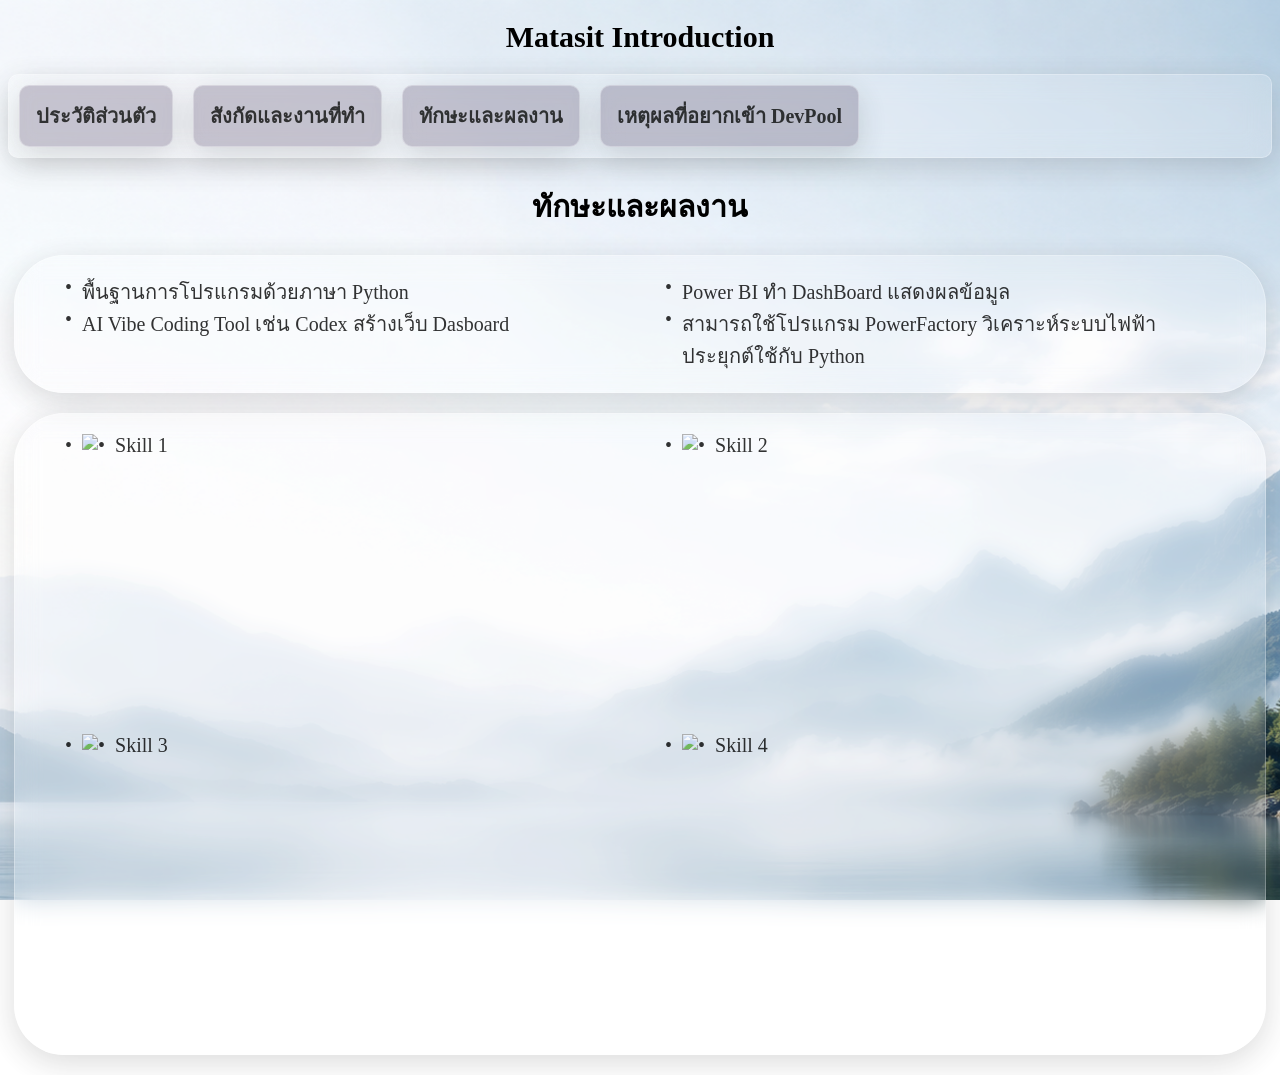
==== skills.html @ b02f1053 "Add files via upload" ====
<!DOCTYPE html>
<html lang="en">
<head>
    <meta charset="UTF-8">
    <meta name="viewport" content="width=device-width, initial-scale=1.0">
    <title>Matasit Introduction</title>
    <link rel="stylesheet" href="./style.css">
</head>
<body>
    <script src="./script.js"></script>
    <div class="header-container">
        <h1 class="header">Matasit Introduction</h1>
        <ul class="navbar">
            <li class="item"><a href="./index.html">ประวัติส่วนตัว</a></li>
            <li class="item"><a href="./section.html">สังกัดและงานที่ทำ</a></li>
            <li class="item"><a href="./skills.html">ทักษะและผลงาน</a></li>
            <li class="item"><a href="./reason.html">เหตุผลที่อยากเข้า DevPool</a></li>
        </ul>
    </div>
    <h2 class="header">ทักษะและผลงาน</h2>
    <div class="S3-container">
        <div class = "item2">พื้นฐานการโปรแกรมด้วยภาษา Python</div>
        <div class = "item2">Power BI ทำ DashBoard แสดงผลข้อมูล</div>
        <div class = "item2">AI Vibe Coding Tool เช่น Codex สร้างเว็บ Dasboard</div>
        <div class = "item2">สามารถใช้โปรแกรม PowerFactory วิเคราะห์ระบบไฟฟ้า <br>ประยุกต์ใช้กับ Python</div>
    </div>
    <div class="S3-container">
        <div class = "item2"><img src="./images/skill1.png" alt="Skill 1" width="auto" height="300"></div>
        <div class = "item2"><img src="./images/skill2.png" alt="Skill 2" width="auto" height="300"></div>
        <div class = "item2"><img src="./images/skill3.png" alt="Skill 3" width="auto" height="300"></div>
        <div class = "item2"><img src="./images/skill4.png" alt="Skill 4" width="auto" height="300"></div>
    </div>
</body>
</html>
---- style.css ----
@font-face {
        font-family: "IBMPlexSansThai-Regular";
        src: url("./fonts/IBMPlexSansThai-Regular.ttf") format("truetype");
        font-weight: 400;
        font-style: normal;
        }

        *{
            font-family: "IBMPlexSansThai-Regular";
        }
        @media screen and (max-width: 1000px) {
            .header-container .navbar {
                flex-direction: column;
            }
        }
        body {
            background-image: url('bg1.png');
            background-size: cover;
            background-position: center;
            background-repeat: no-repeat;
            background-attachment: fixed;
        }
        .header{
            font-size: 30px;
            font-weight: bold;
            text-align: center;
    
        }
        .Grid-container{
            color: #000000;
            background-color: #346EEA;
            position: relative;
            left: 50%;
            transform: translateX(-50%); /* Center the container */
            display: grid; /* Use grid layout */
            width: 600px;
            padding-left: 50px;
            padding-top: 20px;
            padding-bottom: 20px;
            border-radius: 50px; /* Rounded corners */
            grid-template-columns: 160px 1fr; /* Two columns: first column fixed width, second column flexible */
            background: rgba(255, 255, 255, 0.18);
            border: 1px solid rgba(255, 255, 255, 0.35);
            backdrop-filter: blur(12px);
            box-shadow: 0 8px 32px rgba(0, 0, 0, 0.18);
        }
        .navbar {
            list-style-type: none;
            margin: 0;
            padding: 0;
            display: flex;
            flex-direction: row;
            position: relative;
            left: 50%;
            transform: translateX(-50%); /* Center the container */
            border-radius: 10px;
            opacity: 0.8;
            background: rgba(255, 255, 255, 0.18);
            border: 1px solid rgba(255, 255, 255, 0.35 );
            backdrop-filter: blur(12px);
            -webkit-backdrop-filter: blur(12px);
            box-shadow: 0 8px 32px rgba(0, 0, 0, 0.18);
        }
        .navbar li a {
            display: block;
            padding: 10px;
            color: #000000;
            font-size: 20px;
            padding: 14px 16px;
            margin: 10px;;
            text-decoration: none;
            font-weight: bold;
            border-radius: 10px;
            background: rgba(82, 71, 101, 0.378);
            border: 1px solid rgba(255, 255, 255, 0.35 );
            backdrop-filter: blur(12px);
            -webkit-backdrop-filter: blur(12px);
            box-shadow: 0 8px 32px rgba(0, 0, 0, 0.18);
        }
        .navbar li a:hover {
            background-color: #23babc;
            color: #ffffff;

        }
        .Grid-container .item {
            font-size: 20px;    
            font-weight: bold;

        }
        .Grid-container .item2{
            font-size: 20px;
            font-weight: normal;
        }
        .S2-container { 
            list-style-type: none; /* Remove default list styling */
            padding: 0; /* Remove default padding */
            margin: 0; /* Remove default margin */
            width: 800px;
            padding-left: 50px;
            padding-top: 20px;
            padding-bottom: 20px;
            margin-top: 20px;
            margin-bottom: 20px;
            border-radius: 50px; /* Rounded corners */
            position: relative; /* Position the container relative to its parent */
            left: 50%; /* Center the container horizontally */
            transform: translateX(-50%); /* Center the container horizontally */    
            opacity: 0.8;
            background: rgba(255, 255, 255, 0.18);
            border: 1px solid rgba(255, 255, 255, 0.35 );
            backdrop-filter: blur(12px);
            -webkit-backdrop-filter: blur(12px);
            box-shadow: 0 8px 32px rgba(0, 0, 0, 0.18);
        }
        .S3-container { 
            list-style-type: none; /* Remove default list styling */
            padding: 0; /* Remove default padding */
            margin: 0; /* Remove default margin */
            
            width: 1200px;
            padding-left: 50px;
            padding-top: 20px;
            padding-bottom: 20px;
            margin-top: 20px;
            margin-bottom: 20px;
            border-radius: 50px; /* Rounded corners */
            position: relative; /* Position the container relative to its parent */
            left: 50%; /* Center the container horizontally */
            transform: translateX(-50%); /* Center the container horizontally */    
           
            opacity: 0.8;
            background: rgba(255, 255, 255, 0.18);
            border: 1px solid rgba(255, 255, 255, 0.35 );
            backdrop-filter: blur(12px);
            -webkit-backdrop-filter: blur(12px);
            box-shadow: 0 8px 32px rgba(0, 0, 0, 0.18);

            display: grid; /* Use grid layout */
            grid-template-columns: 1fr 1fr;
        }

        
        .S2-container ::before, .S3-container ::before {
            content: "•"; /* Add a bullet point */
            color: #000; /* Set the bullet color */
            font-size: 20px; /* Set the bullet size */
            margin-right: 10px; /* Add space between bullet and text */
        }

        .S2-container .item2 {
            font-size: 20px;
            font-weight: normal;
            display: flex;
        }
        .S3-container .item2 {
            font-size: 20px;
            font-weight: normal;
            display: flex;
        }
        .profile-buttons {
            display: flex;
            justify-content: center;
            align-items: center;
            margin-top: 20px;
            margin-bottom: 20px;
            flex-direction: row;
            row-gap: 20px; /* Add space between buttons */
            column-gap: 20px; /* Add space between buttons */
        }
        .profile-img  {
            border-radius: 50%;
            object-fit: cover;
            display: flex;
            justify-content: center;
            align-items: center;
            flex-direction: column;
        }
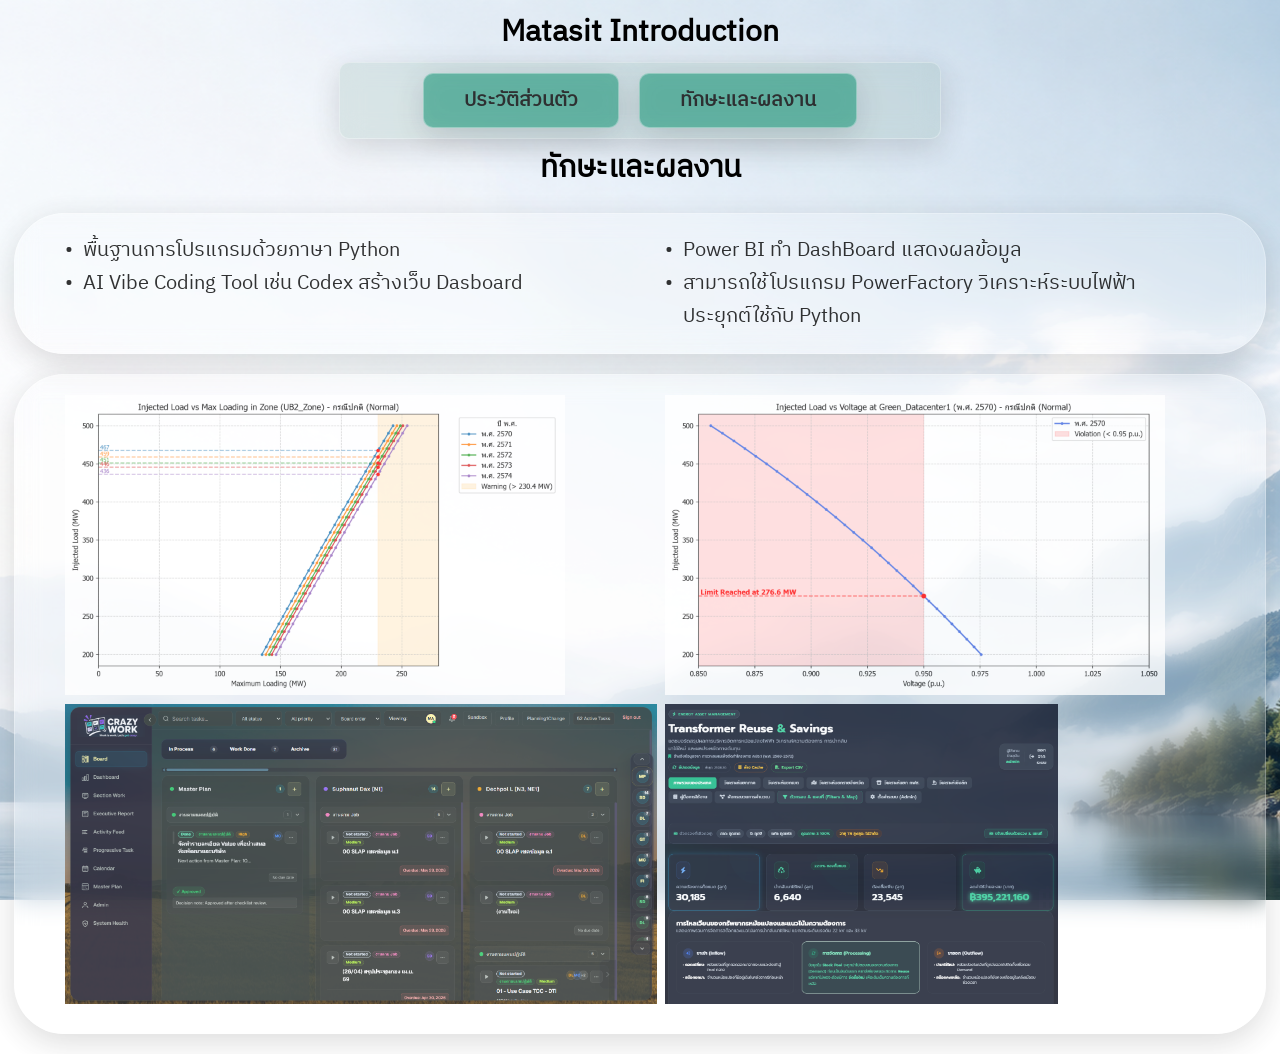
==== commit 1cc8e5bd: "Edited" ====
--- a/skills.html
+++ b/skills.html
@@ -12,9 +12,7 @@
         <h1 class="header">Matasit Introduction</h1>
         <ul class="navbar">
             <li class="item"><a href="./index.html">ประวัติส่วนตัว</a></li>
-            <li class="item"><a href="./section.html">สังกัดและงานที่ทำ</a></li>
             <li class="item"><a href="./skills.html">ทักษะและผลงาน</a></li>
-            <li class="item"><a href="./reason.html">เหตุผลที่อยากเข้า DevPool</a></li>
         </ul>
     </div>
     <h2 class="header">ทักษะและผลงาน</h2>
@@ -24,7 +22,7 @@
         <div class = "item2">AI Vibe Coding Tool เช่น Codex สร้างเว็บ Dasboard</div>
         <div class = "item2">สามารถใช้โปรแกรม PowerFactory วิเคราะห์ระบบไฟฟ้า <br>ประยุกต์ใช้กับ Python</div>
     </div>
-    <div class="S3-container">
+    <div class="S3-1-container">
         <div class = "item2"><img src="./images/skill1.png" alt="Skill 1" width="auto" height="300"></div>
         <div class = "item2"><img src="./images/skill2.png" alt="Skill 2" width="auto" height="300"></div>
         <div class = "item2"><img src="./images/skill3.png" alt="Skill 3" width="auto" height="300"></div>
--- a/style.css
+++ b/style.css
@@ -9,11 +9,7 @@
         *{
             font-family: "IBMPlexSansThai-Regular";
         }
-        @media screen and (max-width: 1000px) {
-            .header-container .navbar {
-                flex-direction: column;
-            }
-        }
+ 
         body {
             background-image: url('bg1.png');
             background-size: cover;
@@ -22,41 +18,42 @@
             background-attachment: fixed;
         }
         .header{
+            margin: 5px;
             font-size: 30px;
             font-weight: bold;
             text-align: center;
-    
-        }
+        }
+
         .Grid-container{
             color: #000000;
             background-color: #346EEA;
             position: relative;
-            left: 50%;
-            transform: translateX(-50%); /* Center the container */
             display: grid; /* Use grid layout */
-            width: 600px;
+            width: 700px;
             padding-left: 50px;
             padding-top: 20px;
             padding-bottom: 20px;
             border-radius: 50px; /* Rounded corners */
-            grid-template-columns: 160px 1fr; /* Two columns: first column fixed width, second column flexible */
+            grid-template-columns: 200px 1fr; /* Two columns: first column fixed width, second column flexible */
             background: rgba(255, 255, 255, 0.18);
             border: 1px solid rgba(255, 255, 255, 0.35);
             backdrop-filter: blur(12px);
             box-shadow: 0 8px 32px rgba(0, 0, 0, 0.18);
         }
         .navbar {
-            list-style-type: none;
+            list-style-type: none;  
             margin: 0;
             padding: 0;
+            width: 600px;
             display: flex;
             flex-direction: row;
             position: relative;
+            justify-content: center;
             left: 50%;
             transform: translateX(-50%); /* Center the container */
             border-radius: 10px;
             opacity: 0.8;
-            background: rgba(255, 255, 255, 0.18);
+            background: rgba(104, 151, 134, 0.203);
             border: 1px solid rgba(255, 255, 255, 0.35 );
             backdrop-filter: blur(12px);
             -webkit-backdrop-filter: blur(12px);
@@ -67,12 +64,12 @@
             padding: 10px;
             color: #000000;
             font-size: 20px;
-            padding: 14px 16px;
+            padding: 10px 40px;
             margin: 10px;;
             text-decoration: none;
             font-weight: bold;
             border-radius: 10px;
-            background: rgba(82, 71, 101, 0.378);
+            background: rgba(18, 144, 112, 0.715);
             border: 1px solid rgba(255, 255, 255, 0.35 );
             backdrop-filter: blur(12px);
             -webkit-backdrop-filter: blur(12px);
@@ -89,19 +86,25 @@
 
         }
         .Grid-container .item2{
-            font-size: 20px;
-            font-weight: normal;
-        }
-        .S2-container { 
+            color: #021818;
+            font-size: 20px;
+            font-weight: normal;
+        }
+        .Grid-container .item3{
+            color: #021818;
+            font-size: 20px;
+            font-weight: normal;
+            margin-top: 20px;
+        }
+        .S2-container {
+            color:#021818;
             list-style-type: none; /* Remove default list styling */
             padding: 0; /* Remove default padding */
             margin: 0; /* Remove default margin */
-            width: 800px;
+            width: 375px;
             padding-left: 50px;
             padding-top: 20px;
             padding-bottom: 20px;
-            margin-top: 20px;
-            margin-bottom: 20px;
             border-radius: 50px; /* Rounded corners */
             position: relative; /* Position the container relative to its parent */
             left: 50%; /* Center the container horizontally */
@@ -113,7 +116,7 @@
             -webkit-backdrop-filter: blur(12px);
             box-shadow: 0 8px 32px rgba(0, 0, 0, 0.18);
         }
-        .S3-container { 
+        .S3-container ,.S3-1-container { 
             list-style-type: none; /* Remove default list styling */
             padding: 0; /* Remove default padding */
             margin: 0; /* Remove default margin */
@@ -162,20 +165,88 @@
             display: flex;
             justify-content: center;
             align-items: center;
-            margin-top: 20px;
-            margin-bottom: 20px;
             flex-direction: row;
             row-gap: 20px; /* Add space between buttons */
             column-gap: 20px; /* Add space between buttons */
+        button {
+                padding: 10px 20px;
+                border: 1px solid rgba(255, 255, 255, 0.4);
+                border-radius: 12px;
+
+                color: #ffffff;
+                background: rgba(52, 110, 234, 0.75);
+                backdrop-filter: blur(10px);
+
+                font-size: 16px;
+                font-weight: bold;
+                cursor: pointer;
+
+                transition: 0.25s ease;
+        }
+
+        button:hover {
+            background: #23babc;
+            transform: translateY(-2px);
+            box-shadow: 0 6px 16px rgba(0, 0, 0, 0.2);
+        }
+        button:active {
+            transform: translateY(0);
+            box-shadow: none;
+        }
         }
         .profile-img  {
             border-radius: 50%;
+            width: 150;
             object-fit: cover;
             display: flex;
             justify-content: center;
             align-items: center;
             flex-direction: column;
         }
-
-
-
+        .Block-header {
+            display: grid;
+            grid-template-columns: 1fr 1fr ;
+            grid-template-rows: 1fr auto;
+            align-items: start;
+            width: min(90%, 1300px);
+            margin: 20px auto;
+        }
+
+        .S2-1-container {
+            margin: 20;
+            padding: 10;
+
+        }
+        @media screen and (max-width: 1000px) {
+            .navbar {
+                width: auto;
+                display: flex;
+                flex-direction: column;
+                justify-content: center;
+                align-items: center;
+            }
+        }
+        @media screen and (max-width: 1200px) {
+            .S2-container {
+                list-style-type: none;  
+                margin: auto;
+                width: min(90%, 1200px);
+                padding: 16px 20px;
+                border-radius: 24px; /* Rounded corners */
+            }
+            .Grid-container {
+                list-style-type: none;  
+                margin: auto;
+                width: min(90%, 1200px);
+                border-radius: 24px; /* Rounded corners */
+            }
+            .S2-container .item2 {
+                font-size: 16px;
+
+            }
+            .Block-header {
+                grid-template-columns: 1fr;
+            }
+        }
+
+
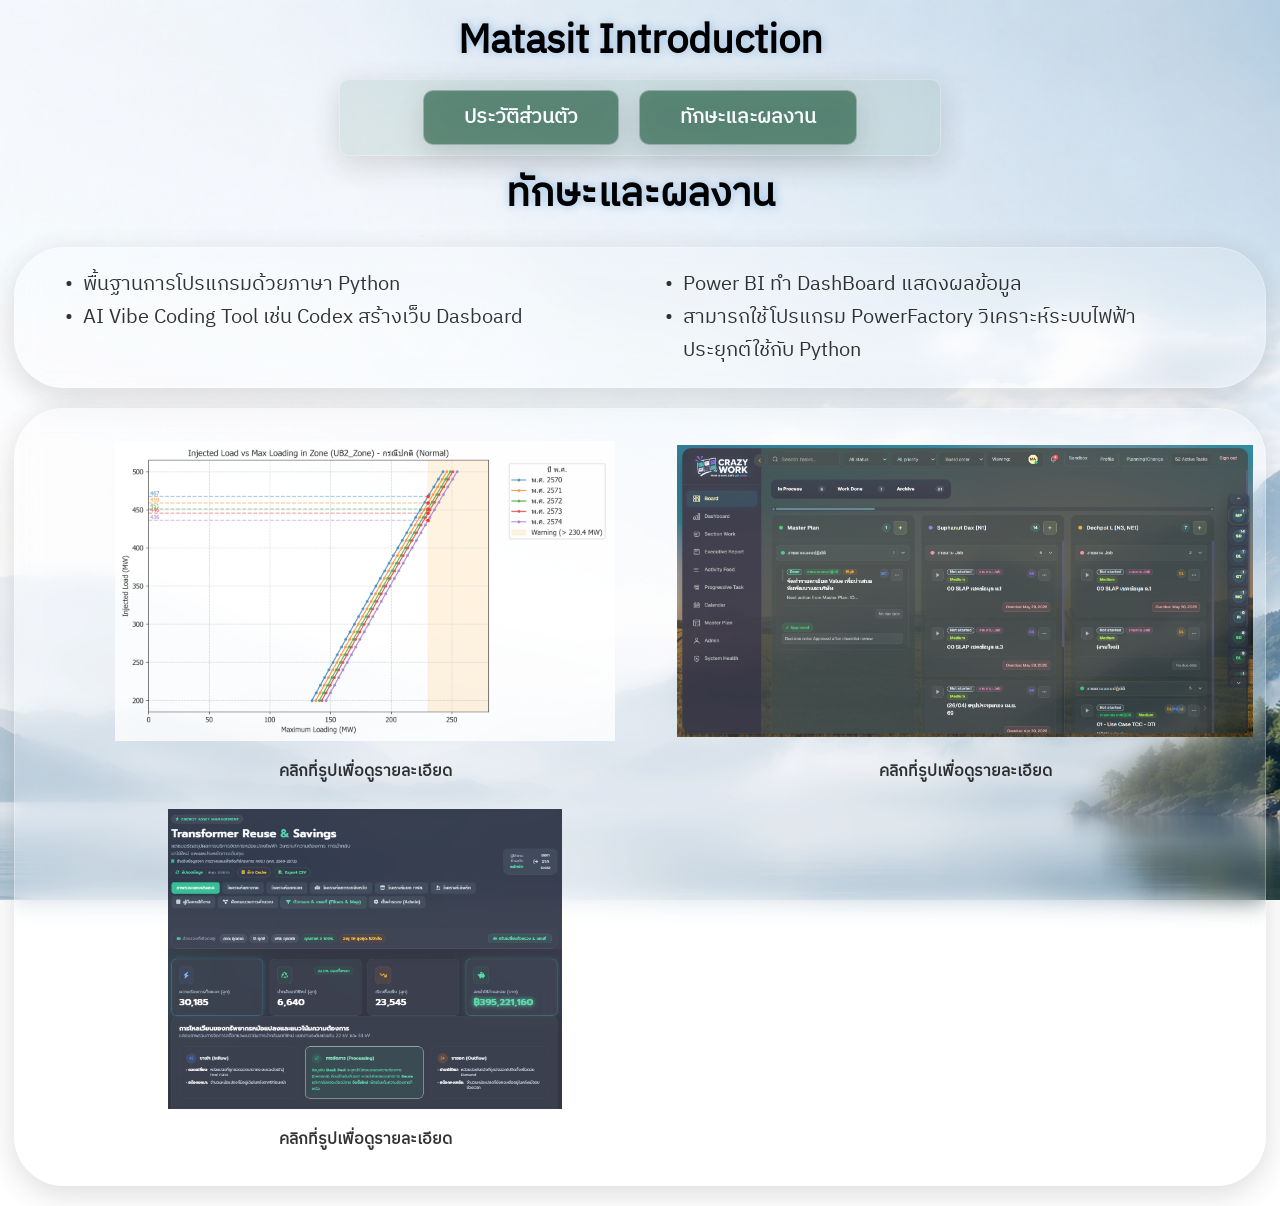
==== commit afad3396: "Final" ====
--- a/skills.html
+++ b/skills.html
@@ -23,10 +23,38 @@
         <div class = "item2">สามารถใช้โปรแกรม PowerFactory วิเคราะห์ระบบไฟฟ้า <br>ประยุกต์ใช้กับ Python</div>
     </div>
     <div class="S3-1-container">
-        <div class = "item2"><img src="./images/skill1.png" alt="Skill 1" width="auto" height="300"></div>
-        <div class = "item2"><img src="./images/skill2.png" alt="Skill 2" width="auto" height="300"></div>
-        <div class = "item2"><img src="./images/skill3.png" alt="Skill 3" width="auto" height="300"></div>
-        <div class = "item2"><img src="./images/skill4.png" alt="Skill 4" width="auto" height="300"></div>
+        <div class = "Project-card"><img src="./images/skill1.png" width="auto" height="300" 
+            onclick="showProject(
+                this.src,
+                'PowerFactory Digsilent with Python',
+                'เชื่อมต่อ Python กับ PowerFactory เพื่อใช้การคำนวณ Power Flow จากการเพิ่มโหลด Data center หลาย ๆ ครั้ง และ Plot Graph ผลการวิเคราะห์'
+            )">
+            <p>คลิกที่รูปเพื่อดูรายละเอียด</p>  
+        </div>
+        <div class = "Project-card"><img src="./images/skill3.png" width="auto" height="300" 
+            onclick="showProject(
+                this.src,
+                'Web Application Kanbanboard',
+                'เป็น Web Application ที่พัฒนาโดยใช้ AI Vibe coding เพื่อนำมาใช้ติดตามงานภายในแผนก คล้าย ๆ Trello แต่สร้าง Features เพิ่มให้ตอบโจทย์กับการใช้งานที่มากขึ้น แต่ยังคงต้องการความรู้จากการเข้าร่วม Dev pool มาพัฒนาร่วมกับการใช้ AI'
+            )">
+            <p>คลิกที่รูปเพื่อดูรายละเอียด</p>
+        </div>
+        <div class = "Project-card"><img src="./images/skill4.png" width="auto" height="300" 
+            onclick="showProject(
+                this.src,
+                'Web Dashboard',
+                'ใช้การเขียนโปรแกรม โดย AI เพื่อคำนวณตาม Logic ที่ต้องการ และนำข้อมูลที่ได้ทำ Dashboard สำหรับแสดงการบริหารจัดการของหม้อแปลง Reuse ในโครงการ คปอ.1 เพื่อประเมินผลการประหยัดต้นทุน'
+            )">
+            <p>คลิกที่รูปเพื่อดูรายละเอียด</p>
+        </div>
     </div>
+    <dialog id="project-dialog">
+        <img id="project-image" alt="ภาพผลงาน">
+
+        <h2 id="project-title"></h2>
+        <p id="project-detail"></p>
+
+        <button onclick="closeProject()">ปิด</button>
+    </dialog>
 </body>
 </html>
--- a/style.css
+++ b/style.css
@@ -19,9 +19,11 @@
         }
         .header{
             margin: 5px;
-            font-size: 30px;
+            text-shadow: #96bce1 1px 0 10px;
+            font-size: 40px;
             font-weight: bold;
             text-align: center;
+          
         }
 
         .Grid-container{
@@ -31,6 +33,7 @@
             display: grid; /* Use grid layout */
             width: 700px;
             padding-left: 50px;
+            padding-right: 20px;
             padding-top: 20px;
             padding-bottom: 20px;
             border-radius: 50px; /* Rounded corners */
@@ -62,14 +65,14 @@
         .navbar li a {
             display: block;
             padding: 10px;
-            color: #000000;
+            color: #ffffff;
             font-size: 20px;
             padding: 10px 40px;
             margin: 10px;;
             text-decoration: none;
             font-weight: bold;
             border-radius: 10px;
-            background: rgba(18, 144, 112, 0.715);
+            background: rgba(4, 66, 35, 0.715);
             border: 1px solid rgba(255, 255, 255, 0.35 );
             backdrop-filter: blur(12px);
             -webkit-backdrop-filter: blur(12px);
@@ -97,23 +100,16 @@
             margin-top: 20px;
         }
         .S2-container {
+            margin-left: 20px;
             color:#021818;
-            list-style-type: none; /* Remove default list styling */
-            padding: 0; /* Remove default padding */
-            margin: 0; /* Remove default margin */
-            width: 375px;
-            padding-left: 50px;
-            padding-top: 20px;
-            padding-bottom: 20px;
-            border-radius: 50px; /* Rounded corners */
             position: relative; /* Position the container relative to its parent */
             left: 50%; /* Center the container horizontally */
             transform: translateX(-50%); /* Center the container horizontally */    
-            opacity: 0.8;
-            background: rgba(255, 255, 255, 0.18);
-            border: 1px solid rgba(255, 255, 255, 0.35 );
-            backdrop-filter: blur(12px);
-            -webkit-backdrop-filter: blur(12px);
+            opacity: 0.87;
+            background: rgba(255, 255, 255, 0.50);
+            border: 1px solid rgba(255, 255, 255, 0.50 );
+            border-radius: 20px;
+            backdrop-filter: blur(12px);
             box-shadow: 0 8px 32px rgba(0, 0, 0, 0.18);
         }
         .S3-container ,.S3-1-container { 
@@ -152,6 +148,7 @@
         }
 
         .S2-container .item2 {
+            padding-left: 20px;;
             font-size: 20px;
             font-weight: normal;
             display: flex;
@@ -174,14 +171,16 @@
                 border-radius: 12px;
 
                 color: #ffffff;
-                background: rgba(52, 110, 234, 0.75);
-                backdrop-filter: blur(10px);
+                background: rgba(8, 33, 86, 0.75);
+                backdrop-filter: blur(12px);
 
                 font-size: 16px;
                 font-weight: bold;
                 cursor: pointer;
 
                 transition: 0.25s ease;
+                border: 1px solid rgba(255, 255, 255, 0.50 );
+                box-shadow: 0 8px 32px rgba(0, 0, 0, 0.18);
         }
 
         button:hover {
@@ -204,19 +203,86 @@
             flex-direction: column;
         }
         .Block-header {
-            display: grid;
+            display: grid;  
             grid-template-columns: 1fr 1fr ;
             grid-template-rows: 1fr auto;
             align-items: start;
             width: min(90%, 1300px);
             margin: 20px auto;
+
         }
 
         .S2-1-container {
-            margin: 20;
-            padding: 10;
-
-        }
+            width: 200px;
+            height: 50px;
+            margin-top: 20px;
+            padding-left: 10px;
+            padding-bottom: 10px;
+            padding-top: 10px;
+            opacity: 0.8;
+            border-radius: 10px;
+            border: 1px solid rgba(255, 255, 255, 0.892);
+            backdrop-filter: blur(12px);
+            box-shadow: 0 8px 32px rgba(0, 0, 0, 0.18);
+        }
+        #stock-list{
+            background-color: #ffffff;
+            width: 150px;
+        }
+
+        #project-dialog {
+            width: min(90%, 900px);
+            padding: 24px;
+            border: none;
+            border-radius: 20px;
+            text-align: center;
+        }
+
+        #project-image {
+            display: block;
+            width: 100%;
+            max-height: 65vh;
+            object-fit: contain;
+            margin: auto;
+        }
+
+        #project-dialog::backdrop {
+            background: rgba(0, 0, 0, 0.75);
+        }
+        .Project-card {
+            padding: 12px;
+            border-radius: 16px;
+            cursor: pointer;
+            text-align: center;
+            transition: 0.25s;
+        }
+
+        .Project-card img {
+            width: 100%;
+            height: 300px;
+            object-fit: contain;
+            transition: 0.25s;
+        }
+
+        .Project-card p {
+            margin: 8px 0 0;
+            font-weight: bold;
+        }
+
+        .Project-card:hover {
+            background: rgba(255, 255, 255, 0.25);
+            transform: translateY(-5px);
+            box-shadow: 0 8px 20px rgba(0, 0, 0, 0.25);
+        }
+
+        .Project-card:hover img {
+            transform: scale(1.03);
+        }
+
+        .Project-card:active {
+            transform: translateY(0);
+        }
+        
         @media screen and (max-width: 1000px) {
             .navbar {
                 width: auto;
